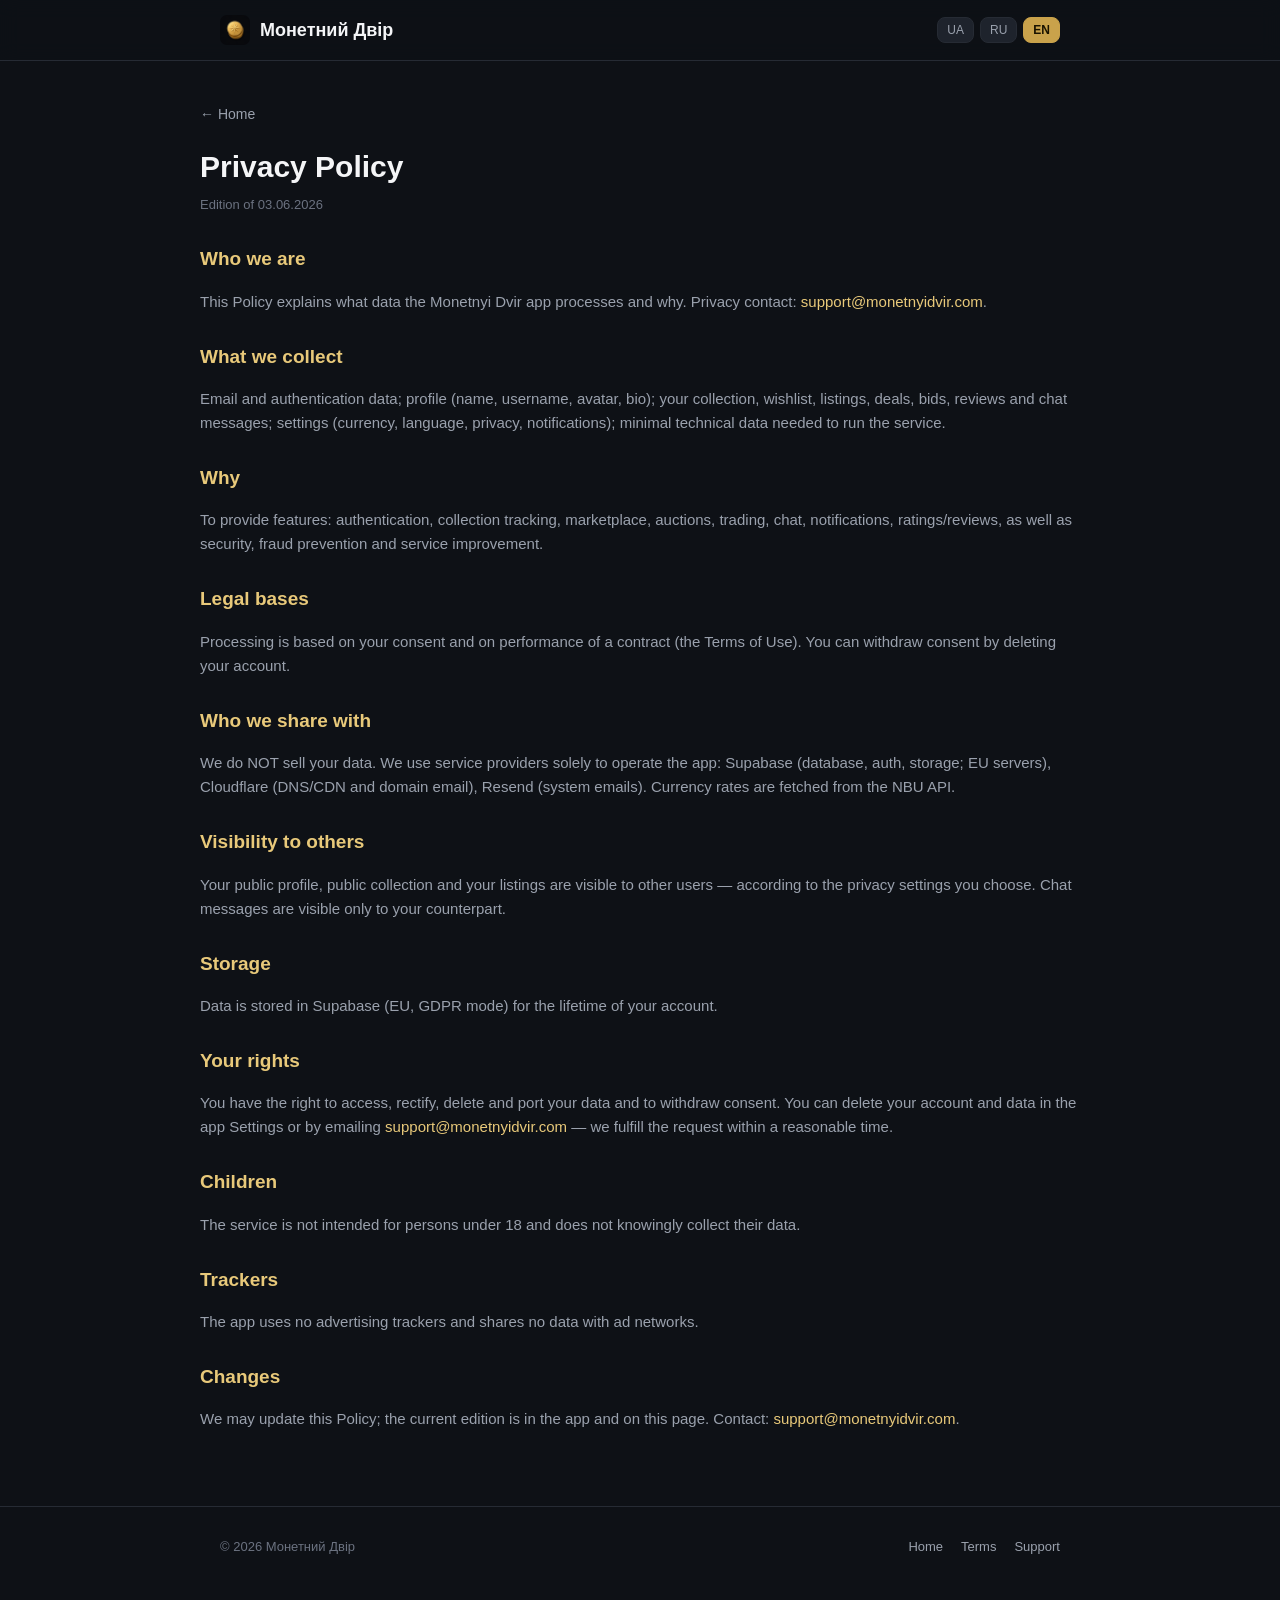
==== privacy.html @ 27322b31 "Монетний Двір — сайт Фази 1 (лендинг + Політика/Умови/Підтримка, uk/ru/en)" ====
<!DOCTYPE html>
<html lang="uk">
<head>
<meta charset="UTF-8">
<meta name="viewport" content="width=device-width, initial-scale=1">
<title>Політика конфіденційності — Монетний Двір</title>
<meta name="description" content="Політика конфіденційності застосунку «Монетний Двір».">
<link rel="icon" href="assets/logo.png">
<link rel="stylesheet" href="styles.css">
</head>
<body>
<header class="site"><div class="wrap nav">
  <a class="brand" href="index.html" style="color:inherit"><img src="assets/logo.png" alt="">Монетний Двір</a>
  <span class="spacer"></span>
  <span class="langs">
    <button data-set="uk" onclick="setLang('uk')">UA</button>
    <button data-set="ru" onclick="setLang('ru')">RU</button>
    <button data-set="en" onclick="setLang('en')">EN</button>
  </span>
</div></header>

<main class="wrap page">

<!-- ════════ UK ════════ -->
<div data-lang="uk">
  <a class="back" href="index.html">← На головну</a>
  <h1>Політика конфіденційності</h1>
  <p class="edition">Редакція від 03.06.2026</p>

  <h2>Хто ми</h2>
  <p>Ця Політика пояснює, які дані обробляє застосунок «Монетний Двір» і навіщо. Контакт з питань приватності: <a href="mailto:support@monetnyidvir.com">support@monetnyidvir.com</a>.</p>
  <h2>Які дані збираємо</h2>
  <p>Email і дані автентифікації; профіль (імʼя, username, аватар, біо); вашу колекцію, вишлист, лоти, угоди, ставки, відгуки та повідомлення чату; налаштування (валюта, мова, приватність, сповіщення); мінімальні технічні дані для роботи сервісу.</p>
  <h2>Навіщо</h2>
  <p>Для надання функцій: автентифікація, облік колекції, маркет, аукціони, обмін, чат, сповіщення, рейтинги/відгуки, а також для безпеки, запобігання шахрайству та покращення сервісу.</p>
  <h2>Правові підстави</h2>
  <p>Обробка ґрунтується на вашій згоді та на виконанні договору (Умов використання). Згоду можна відкликати, видаливши акаунт.</p>
  <h2>Кому передаємо</h2>
  <p>Ми НЕ продаємо ваші дані. Залучаємо постачальників послуг лише для роботи застосунку: Supabase (база даних, авторизація, сховище; сервери в ЄС), Cloudflare (DNS/CDN і пошта домену), Resend (системні листи). Курси валют отримуємо запитами до API НБУ.</p>
  <h2>Видимість для інших</h2>
  <p>Публічний профіль, публічна колекція та ваші лоти бачать інші користувачі — згідно з обраними вами налаштуваннями приватності. Повідомлення в чаті бачить лише ваш співрозмовник.</p>
  <h2>Зберігання</h2>
  <p>Дані зберігаються у Supabase (ЄС, режим GDPR) протягом існування вашого акаунта.</p>
  <h2>Ваші права</h2>
  <p>Ви маєте право на доступ, виправлення, видалення та перенесення даних і на відкликання згоди. Видалити акаунт і дані можна в Налаштуваннях застосунку або написавши на <a href="mailto:support@monetnyidvir.com">support@monetnyidvir.com</a> — ми виконуємо запит у розумний строк.</p>
  <h2>Діти</h2>
  <p>Сервіс не призначений для осіб віком до 18 років і свідомо не збирає їхніх даних.</p>
  <h2>Трекери</h2>
  <p>Застосунок не використовує рекламних трекерів і не передає дані рекламним мережам.</p>
  <h2>Зміни</h2>
  <p>Ми можемо оновлювати цю Політику; актуальна редакція — у застосунку та на цій сторінці. Контакт: <a href="mailto:support@monetnyidvir.com">support@monetnyidvir.com</a>.</p>
</div>

<!-- ════════ RU ════════ -->
<div data-lang="ru">
  <a class="back" href="index.html">← На главную</a>
  <h1>Политика конфиденциальности</h1>
  <p class="edition">Редакция от 03.06.2026</p>

  <h2>Кто мы</h2>
  <p>Эта Политика объясняет, какие данные обрабатывает приложение «Монетний Двір» и зачем. Контакт по вопросам приватности: <a href="mailto:support@monetnyidvir.com">support@monetnyidvir.com</a>.</p>
  <h2>Какие данные собираем</h2>
  <p>Email и данные аутентификации; профиль (имя, username, аватар, био); вашу коллекцию, вишлист, лоты, сделки, ставки, отзывы и сообщения чата; настройки (валюта, язык, приватность, уведомления); минимальные технические данные для работы сервиса.</p>
  <h2>Зачем</h2>
  <p>Для предоставления функций: аутентификация, учёт коллекции, маркет, аукционы, обмен, чат, уведомления, рейтинги/отзывы, а также для безопасности, предотвращения мошенничества и улучшения сервиса.</p>
  <h2>Правовые основания</h2>
  <p>Обработка основана на вашем согласии и на исполнении договора (Условий использования). Согласие можно отозвать, удалив аккаунт.</p>
  <h2>Кому передаём</h2>
  <p>Мы НЕ продаём ваши данные. Привлекаем поставщиков услуг только для работы приложения: Supabase (база данных, авторизация, хранилище; серверы в ЕС), Cloudflare (DNS/CDN и почта домена), Resend (системные письма). Курсы валют получаем запросами к API НБУ.</p>
  <h2>Видимость для других</h2>
  <p>Публичный профиль, публичную коллекцию и ваши лоты видят другие пользователи — согласно выбранным вами настройкам приватности. Сообщения в чате видит только ваш собеседник.</p>
  <h2>Хранение</h2>
  <p>Данные хранятся в Supabase (ЕС, режим GDPR) в течение существования вашего аккаунта.</p>
  <h2>Ваши права</h2>
  <p>Вы имеете право на доступ, исправление, удаление и перенос данных и на отзыв согласия. Удалить аккаунт и данные можно в Настройках приложения или написав на <a href="mailto:support@monetnyidvir.com">support@monetnyidvir.com</a> — мы выполняем запрос в разумный срок.</p>
  <h2>Дети</h2>
  <p>Сервис не предназначен для лиц младше 18 лет и сознательно не собирает их данные.</p>
  <h2>Трекеры</h2>
  <p>Приложение не использует рекламные трекеры и не передаёт данные рекламным сетям.</p>
  <h2>Изменения</h2>
  <p>Мы можем обновлять эту Политику; актуальная редакция — в приложении и на этой странице. Контакт: <a href="mailto:support@monetnyidvir.com">support@monetnyidvir.com</a>.</p>
</div>

<!-- ════════ EN ════════ -->
<div data-lang="en">
  <a class="back" href="index.html">← Home</a>
  <h1>Privacy Policy</h1>
  <p class="edition">Edition of 03.06.2026</p>

  <h2>Who we are</h2>
  <p>This Policy explains what data the Monetnyi Dvir app processes and why. Privacy contact: <a href="mailto:support@monetnyidvir.com">support@monetnyidvir.com</a>.</p>
  <h2>What we collect</h2>
  <p>Email and authentication data; profile (name, username, avatar, bio); your collection, wishlist, listings, deals, bids, reviews and chat messages; settings (currency, language, privacy, notifications); minimal technical data needed to run the service.</p>
  <h2>Why</h2>
  <p>To provide features: authentication, collection tracking, marketplace, auctions, trading, chat, notifications, ratings/reviews, as well as security, fraud prevention and service improvement.</p>
  <h2>Legal bases</h2>
  <p>Processing is based on your consent and on performance of a contract (the Terms of Use). You can withdraw consent by deleting your account.</p>
  <h2>Who we share with</h2>
  <p>We do NOT sell your data. We use service providers solely to operate the app: Supabase (database, auth, storage; EU servers), Cloudflare (DNS/CDN and domain email), Resend (system emails). Currency rates are fetched from the NBU API.</p>
  <h2>Visibility to others</h2>
  <p>Your public profile, public collection and your listings are visible to other users — according to the privacy settings you choose. Chat messages are visible only to your counterpart.</p>
  <h2>Storage</h2>
  <p>Data is stored in Supabase (EU, GDPR mode) for the lifetime of your account.</p>
  <h2>Your rights</h2>
  <p>You have the right to access, rectify, delete and port your data and to withdraw consent. You can delete your account and data in the app Settings or by emailing <a href="mailto:support@monetnyidvir.com">support@monetnyidvir.com</a> — we fulfill the request within a reasonable time.</p>
  <h2>Children</h2>
  <p>The service is not intended for persons under 18 and does not knowingly collect their data.</p>
  <h2>Trackers</h2>
  <p>The app uses no advertising trackers and shares no data with ad networks.</p>
  <h2>Changes</h2>
  <p>We may update this Policy; the current edition is in the app and on this page. Contact: <a href="mailto:support@monetnyidvir.com">support@monetnyidvir.com</a>.</p>
</div>

</main>

<footer class="site"><div class="wrap row">
  <span>© 2026 Монетний Двір</span><span class="spacer"></span>
  <a href="index.html">Home</a><a href="terms.html">Terms</a><a href="support.html">Support</a>
</div></footer>
<script src="lang.js"></script>
</body>
</html>
---- styles.css ----
/* Монетний Двір — статичний сайт (лендинг + легальні сторінки). Темна золота тема. */
:root{
  --bg:#0E1116; --surface:#161A21; --card:#1E232C; --divider:#262B34;
  --gold:#C9A24B; --gold-light:#E8C97A;
  --text:#F4F5F7; --muted:#9AA1AD; --dim:#6B7280;
  --maxw:880px;
}
*{box-sizing:border-box}
html{scroll-behavior:smooth}
body{
  margin:0; background:var(--bg); color:var(--text);
  font-family:-apple-system,BlinkMacSystemFont,"Segoe UI",Inter,Roboto,Helvetica,Arial,sans-serif;
  line-height:1.6; -webkit-font-smoothing:antialiased;
}
a{color:var(--gold-light); text-decoration:none}
a:hover{text-decoration:underline}
.wrap{max-width:var(--maxw); margin:0 auto; padding:0 20px}

/* Header */
header.site{position:sticky; top:0; z-index:10; background:rgba(14,17,22,.85);
  backdrop-filter:blur(10px); border-bottom:1px solid var(--divider)}
.nav{display:flex; align-items:center; gap:14px; height:60px}
.nav .brand{display:flex; align-items:center; gap:10px; font-weight:700; font-size:18px}
.nav .brand img{width:30px; height:30px; border-radius:7px}
.nav .spacer{flex:1}
.nav a.link{color:var(--muted); font-size:14px}
.nav a.link:hover{color:var(--text); text-decoration:none}
.langs{display:flex; gap:6px}
.langs button{background:var(--card); color:var(--muted); border:1px solid var(--divider);
  border-radius:8px; padding:5px 9px; font-size:12px; cursor:pointer}
.langs button.active{background:var(--gold); color:#1a1300; border-color:var(--gold); font-weight:700}

/* Hero */
.hero{text-align:center; padding:64px 0 40px}
.hero img.logo{width:104px; height:104px; border-radius:24px; box-shadow:0 10px 40px rgba(201,162,75,.25)}
.hero h1{font-size:40px; margin:22px 0 6px; letter-spacing:.5px}
.hero .tagline{color:var(--gold-light); font-size:18px; margin:0 0 10px}
.hero p.lead{color:var(--muted); max-width:620px; margin:0 auto 26px; font-size:16px}
.badges{display:flex; gap:12px; justify-content:center; flex-wrap:wrap}
.badge{display:inline-flex; align-items:center; gap:8px; background:var(--card);
  border:1px solid var(--divider); border-radius:14px; padding:12px 18px; color:var(--text); font-weight:600}
.badge small{display:block; color:var(--dim); font-weight:400; font-size:11px}

/* Features */
.features{display:grid; grid-template-columns:repeat(auto-fit,minmax(220px,1fr)); gap:16px; padding:30px 0 50px}
.feature{background:var(--card); border:1px solid var(--divider); border-radius:18px; padding:22px}
.feature h3{margin:0 0 8px; font-size:17px; color:var(--gold-light)}
.feature p{margin:0; color:var(--muted); font-size:14px}

/* Legal / content pages */
.page{padding:40px 0 60px}
.page h1{font-size:30px; margin:0 0 4px}
.page .edition{color:var(--dim); font-size:13px; margin:0 0 26px}
.page h2{font-size:19px; color:var(--gold-light); margin:28px 0 8px}
.page p, .page li{color:var(--muted); font-size:15px}
.page ul{padding-left:20px}
.page .back{display:inline-block; margin-bottom:18px; color:var(--muted); font-size:14px}

/* Footer */
footer.site{border-top:1px solid var(--divider); padding:30px 0 50px; color:var(--dim); font-size:13px}
footer.site .row{display:flex; gap:18px; flex-wrap:wrap; align-items:center}
footer.site .spacer{flex:1}
footer.site a{color:var(--muted)}

/* Language visibility */
[data-lang]{display:none}
[data-lang].show{display:block}
.langline[data-lang]{display:none}
.langline[data-lang].show{display:inline}

@media (max-width:560px){
  .hero h1{font-size:32px}
  .nav a.link{display:none}
}
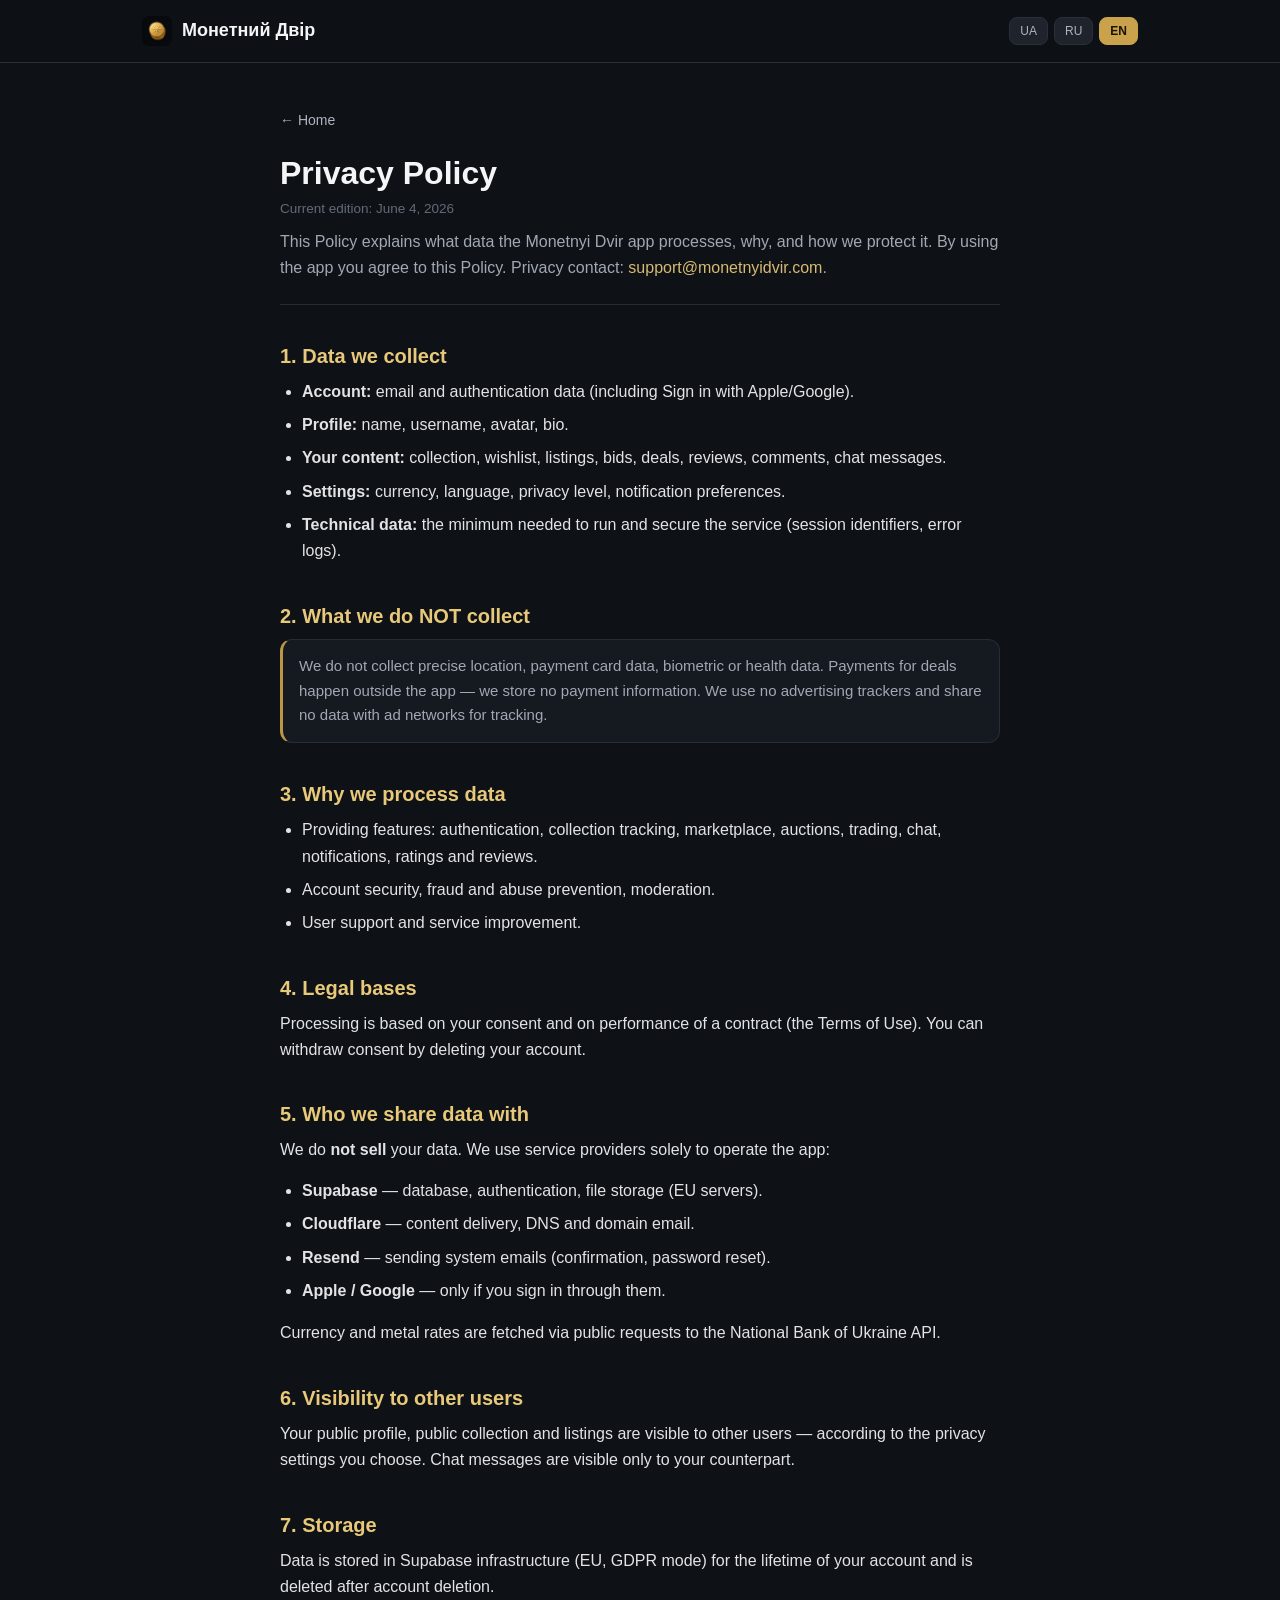
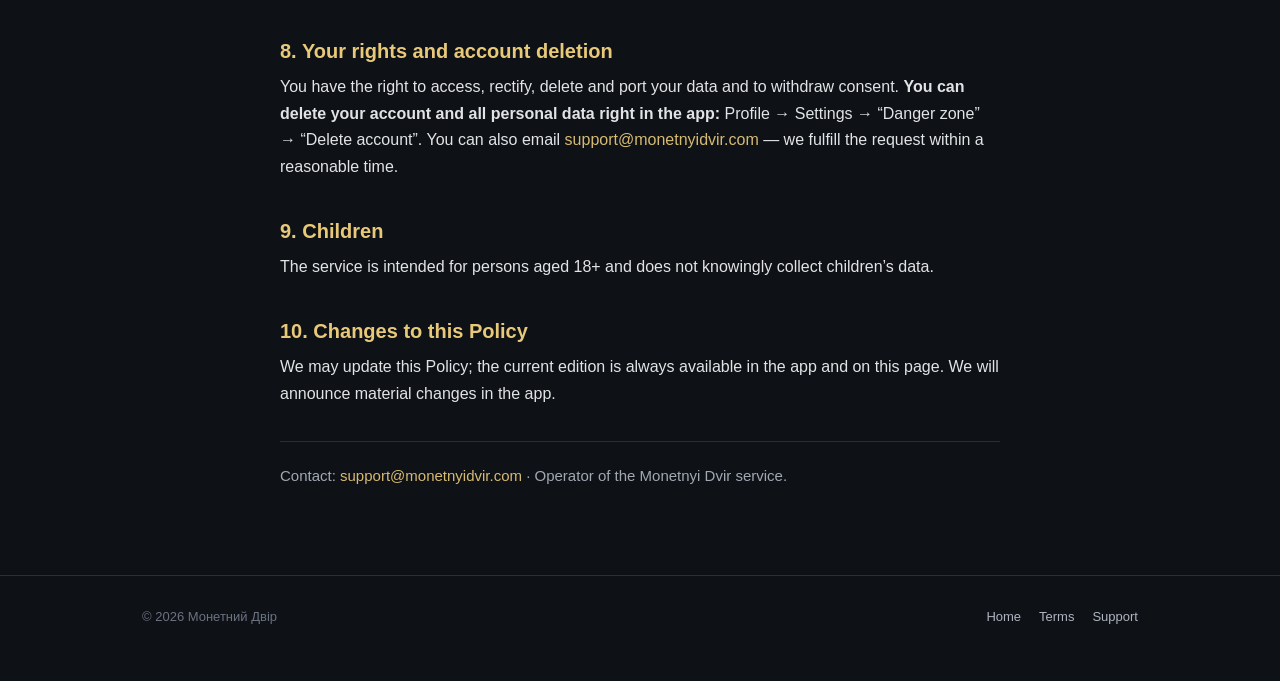
==== commit 0953da63: "CI: авто-деплой на Cloudflare Pages (GitHub Actions) + покращені легальні сторінки" ====
--- a/privacy.html
+++ b/privacy.html
@@ -10,7 +10,7 @@
 </head>
 <body>
 <header class="site"><div class="wrap nav">
-  <a class="brand" href="index.html" style="color:inherit"><img src="assets/logo.png" alt="">Монетний Двір</a>
+  <a class="brand" href="index.html"><img src="assets/logo.png" alt="">Монетний Двір</a>
   <span class="spacer"></span>
   <span class="langs">
     <button data-set="uk" onclick="setLang('uk')">UA</button>
@@ -25,90 +25,171 @@
 <div data-lang="uk">
   <a class="back" href="index.html">← На головну</a>
   <h1>Політика конфіденційності</h1>
-  <p class="edition">Редакція від 03.06.2026</p>
-
-  <h2>Хто ми</h2>
-  <p>Ця Політика пояснює, які дані обробляє застосунок «Монетний Двір» і навіщо. Контакт з питань приватності: <a href="mailto:support@monetnyidvir.com">support@monetnyidvir.com</a>.</p>
-  <h2>Які дані збираємо</h2>
-  <p>Email і дані автентифікації; профіль (імʼя, username, аватар, біо); вашу колекцію, вишлист, лоти, угоди, ставки, відгуки та повідомлення чату; налаштування (валюта, мова, приватність, сповіщення); мінімальні технічні дані для роботи сервісу.</p>
-  <h2>Навіщо</h2>
-  <p>Для надання функцій: автентифікація, облік колекції, маркет, аукціони, обмін, чат, сповіщення, рейтинги/відгуки, а також для безпеки, запобігання шахрайству та покращення сервісу.</p>
-  <h2>Правові підстави</h2>
+  <p class="edition">Чинна редакція: 4 червня 2026 р.</p>
+  <p class="intro">Ця Політика пояснює, які дані обробляє застосунок «Монетний Двір», навіщо і як ми їх захищаємо. Користуючись застосунком, ви погоджуєтесь із цією Політикою. З питань приватності: <a href="mailto:support@monetnyidvir.com">support@monetnyidvir.com</a>.</p>
+
+  <h2>1. Які дані ми збираємо</h2>
+  <ul>
+    <li><b>Обліковий запис:</b> email та дані автентифікації (зокрема при вході через Apple/Google).</li>
+    <li><b>Профіль:</b> імʼя, username, аватар, опис «про себе».</li>
+    <li><b>Ваш контент:</b> колекція, список бажань, оголошення, ставки, угоди, відгуки, коментарі, повідомлення чату.</li>
+    <li><b>Налаштування:</b> валюта, мова, рівень приватності, налаштування сповіщень.</li>
+    <li><b>Технічні дані:</b> мінімально потрібні для роботи й безпеки сервісу (ідентифікатори сесії, журнали помилок).</li>
+  </ul>
+
+  <h2>2. Чого ми НЕ збираємо</h2>
+  <p class="note">Ми не збираємо точну геолокацію, дані платіжних карток, біометричні чи медичні дані. Розрахунки за угоди відбуваються поза застосунком — ми не зберігаємо платіжної інформації. Ми не використовуємо рекламних трекерів і не передаємо дані рекламним мережам для відстеження.</p>
+
+  <h2>3. Навіщо ми обробляємо дані</h2>
+  <ul>
+    <li>Надання функцій: автентифікація, облік колекції, маркет, аукціони, обмін, чат, сповіщення, рейтинги й відгуки.</li>
+    <li>Безпека акаунтів, запобігання шахрайству та зловживанням, модерація.</li>
+    <li>Підтримка користувачів і покращення сервісу.</li>
+  </ul>
+
+  <h2>4. Правові підстави</h2>
   <p>Обробка ґрунтується на вашій згоді та на виконанні договору (Умов використання). Згоду можна відкликати, видаливши акаунт.</p>
-  <h2>Кому передаємо</h2>
-  <p>Ми НЕ продаємо ваші дані. Залучаємо постачальників послуг лише для роботи застосунку: Supabase (база даних, авторизація, сховище; сервери в ЄС), Cloudflare (DNS/CDN і пошта домену), Resend (системні листи). Курси валют отримуємо запитами до API НБУ.</p>
-  <h2>Видимість для інших</h2>
-  <p>Публічний профіль, публічна колекція та ваші лоти бачать інші користувачі — згідно з обраними вами налаштуваннями приватності. Повідомлення в чаті бачить лише ваш співрозмовник.</p>
-  <h2>Зберігання</h2>
-  <p>Дані зберігаються у Supabase (ЄС, режим GDPR) протягом існування вашого акаунта.</p>
-  <h2>Ваші права</h2>
-  <p>Ви маєте право на доступ, виправлення, видалення та перенесення даних і на відкликання згоди. Видалити акаунт і дані можна в Налаштуваннях застосунку або написавши на <a href="mailto:support@monetnyidvir.com">support@monetnyidvir.com</a> — ми виконуємо запит у розумний строк.</p>
-  <h2>Діти</h2>
-  <p>Сервіс не призначений для осіб віком до 18 років і свідомо не збирає їхніх даних.</p>
-  <h2>Трекери</h2>
-  <p>Застосунок не використовує рекламних трекерів і не передає дані рекламним мережам.</p>
-  <h2>Зміни</h2>
-  <p>Ми можемо оновлювати цю Політику; актуальна редакція — у застосунку та на цій сторінці. Контакт: <a href="mailto:support@monetnyidvir.com">support@monetnyidvir.com</a>.</p>
+
+  <h2>5. Кому ми передаємо дані</h2>
+  <p>Ми <b>не продаємо</b> ваші дані. Залучаємо постачальників послуг лише для роботи застосунку:</p>
+  <ul>
+    <li><b>Supabase</b> — база даних, авторизація, сховище файлів (сервери в ЄС).</li>
+    <li><b>Cloudflare</b> — мережа доставки, DNS і пошта домену.</li>
+    <li><b>Resend</b> — надсилання системних листів (підтвердження, відновлення пароля).</li>
+    <li><b>Apple / Google</b> — лише якщо ви входите через їхній вхід.</li>
+  </ul>
+  <p>Курси валют і металів отримуємо публічними запитами до API Національного банку України.</p>
+
+  <h2>6. Видимість для інших користувачів</h2>
+  <p>Ваш публічний профіль, публічна колекція та оголошення видно іншим користувачам — згідно з обраними вами налаштуваннями приватності. Повідомлення в чаті бачить лише ваш співрозмовник.</p>
+
+  <h2>7. Зберігання</h2>
+  <p>Дані зберігаються в інфраструктурі Supabase (ЄС, режим GDPR) протягом існування вашого акаунта і видаляються після видалення акаунта.</p>
+
+  <h2>8. Ваші права та видалення акаунта</h2>
+  <p>Ви маєте право на доступ, виправлення, видалення та перенесення даних і на відкликання згоди. <b>Видалити акаунт і всі особисті дані можна прямо в застосунку:</b> Профіль → Налаштування → «Небезпечна зона» → «Видалити акаунт». Також можна написати на <a href="mailto:support@monetnyidvir.com">support@monetnyidvir.com</a> — ми виконаємо запит у розумний строк.</p>
+
+  <h2>9. Діти</h2>
+  <p>Сервіс призначений для осіб віком від 18 років і свідомо не збирає даних дітей.</p>
+
+  <h2>10. Зміни до Політики</h2>
+  <p>Ми можемо оновлювати цю Політику; актуальна редакція завжди доступна в застосунку та на цій сторінці. Істотні зміни ми повідомимо в застосунку.</p>
+
+  <p class="contact">Контакт: <a href="mailto:support@monetnyidvir.com">support@monetnyidvir.com</a> · Власник сервісу «Монетний Двір».</p>
 </div>
 
 <!-- ════════ RU ════════ -->
 <div data-lang="ru">
   <a class="back" href="index.html">← На главную</a>
   <h1>Политика конфиденциальности</h1>
-  <p class="edition">Редакция от 03.06.2026</p>
-
-  <h2>Кто мы</h2>
-  <p>Эта Политика объясняет, какие данные обрабатывает приложение «Монетний Двір» и зачем. Контакт по вопросам приватности: <a href="mailto:support@monetnyidvir.com">support@monetnyidvir.com</a>.</p>
-  <h2>Какие данные собираем</h2>
-  <p>Email и данные аутентификации; профиль (имя, username, аватар, био); вашу коллекцию, вишлист, лоты, сделки, ставки, отзывы и сообщения чата; настройки (валюта, язык, приватность, уведомления); минимальные технические данные для работы сервиса.</p>
-  <h2>Зачем</h2>
-  <p>Для предоставления функций: аутентификация, учёт коллекции, маркет, аукционы, обмен, чат, уведомления, рейтинги/отзывы, а также для безопасности, предотвращения мошенничества и улучшения сервиса.</p>
-  <h2>Правовые основания</h2>
+  <p class="edition">Действующая редакция: 4 июня 2026 г.</p>
+  <p class="intro">Эта Политика объясняет, какие данные обрабатывает приложение «Монетний Двір», зачем и как мы их защищаем. Используя приложение, вы соглашаетесь с этой Политикой. По вопросам приватности: <a href="mailto:support@monetnyidvir.com">support@monetnyidvir.com</a>.</p>
+
+  <h2>1. Какие данные мы собираем</h2>
+  <ul>
+    <li><b>Учётная запись:</b> email и данные аутентификации (в т.ч. при входе через Apple/Google).</li>
+    <li><b>Профиль:</b> имя, username, аватар, описание «о себе».</li>
+    <li><b>Ваш контент:</b> коллекция, список желаний, объявления, ставки, сделки, отзывы, комментарии, сообщения чата.</li>
+    <li><b>Настройки:</b> валюта, язык, уровень приватности, настройки уведомлений.</li>
+    <li><b>Технические данные:</b> минимально необходимые для работы и безопасности (идентификаторы сессии, журналы ошибок).</li>
+  </ul>
+
+  <h2>2. Что мы НЕ собираем</h2>
+  <p class="note">Мы не собираем точную геолокацию, данные платёжных карт, биометрические или медицинские данные. Расчёты по сделкам происходят вне приложения — мы не храним платёжную информацию. Мы не используем рекламные трекеры и не передаём данные рекламным сетям для отслеживания.</p>
+
+  <h2>3. Зачем мы обрабатываем данные</h2>
+  <ul>
+    <li>Предоставление функций: аутентификация, учёт коллекции, маркет, аукционы, обмен, чат, уведомления, рейтинги и отзывы.</li>
+    <li>Безопасность аккаунтов, предотвращение мошенничества и злоупотреблений, модерация.</li>
+    <li>Поддержка пользователей и улучшение сервиса.</li>
+  </ul>
+
+  <h2>4. Правовые основания</h2>
   <p>Обработка основана на вашем согласии и на исполнении договора (Условий использования). Согласие можно отозвать, удалив аккаунт.</p>
-  <h2>Кому передаём</h2>
-  <p>Мы НЕ продаём ваши данные. Привлекаем поставщиков услуг только для работы приложения: Supabase (база данных, авторизация, хранилище; серверы в ЕС), Cloudflare (DNS/CDN и почта домена), Resend (системные письма). Курсы валют получаем запросами к API НБУ.</p>
-  <h2>Видимость для других</h2>
-  <p>Публичный профиль, публичную коллекцию и ваши лоты видят другие пользователи — согласно выбранным вами настройкам приватности. Сообщения в чате видит только ваш собеседник.</p>
-  <h2>Хранение</h2>
-  <p>Данные хранятся в Supabase (ЕС, режим GDPR) в течение существования вашего аккаунта.</p>
-  <h2>Ваши права</h2>
-  <p>Вы имеете право на доступ, исправление, удаление и перенос данных и на отзыв согласия. Удалить аккаунт и данные можно в Настройках приложения или написав на <a href="mailto:support@monetnyidvir.com">support@monetnyidvir.com</a> — мы выполняем запрос в разумный срок.</p>
-  <h2>Дети</h2>
-  <p>Сервис не предназначен для лиц младше 18 лет и сознательно не собирает их данные.</p>
-  <h2>Трекеры</h2>
-  <p>Приложение не использует рекламные трекеры и не передаёт данные рекламным сетям.</p>
-  <h2>Изменения</h2>
-  <p>Мы можем обновлять эту Политику; актуальная редакция — в приложении и на этой странице. Контакт: <a href="mailto:support@monetnyidvir.com">support@monetnyidvir.com</a>.</p>
+
+  <h2>5. Кому мы передаём данные</h2>
+  <p>Мы <b>не продаём</b> ваши данные. Привлекаем поставщиков услуг только для работы приложения:</p>
+  <ul>
+    <li><b>Supabase</b> — база данных, авторизация, хранилище файлов (серверы в ЕС).</li>
+    <li><b>Cloudflare</b> — сеть доставки, DNS и почта домена.</li>
+    <li><b>Resend</b> — отправка системных писем (подтверждение, восстановление пароля).</li>
+    <li><b>Apple / Google</b> — только если вы входите через их вход.</li>
+  </ul>
+  <p>Курсы валют и металлов получаем публичными запросами к API Национального банка Украины.</p>
+
+  <h2>6. Видимость для других пользователей</h2>
+  <p>Ваш публичный профиль, публичная коллекция и объявления видны другим пользователям — согласно выбранным вами настройкам приватности. Сообщения в чате видит только ваш собеседник.</p>
+
+  <h2>7. Хранение</h2>
+  <p>Данные хранятся в инфраструктуре Supabase (ЕС, режим GDPR) в течение существования вашего аккаунта и удаляются после удаления аккаунта.</p>
+
+  <h2>8. Ваши права и удаление аккаунта</h2>
+  <p>Вы имеете право на доступ, исправление, удаление и перенос данных и на отзыв согласия. <b>Удалить аккаунт и все личные данные можно прямо в приложении:</b> Профиль → Настройки → «Опасная зона» → «Удалить аккаунт». Также можно написать на <a href="mailto:support@monetnyidvir.com">support@monetnyidvir.com</a> — мы выполним запрос в разумный срок.</p>
+
+  <h2>9. Дети</h2>
+  <p>Сервис предназначен для лиц от 18 лет и сознательно не собирает данные детей.</p>
+
+  <h2>10. Изменения Политики</h2>
+  <p>Мы можем обновлять эту Политику; актуальная редакция всегда доступна в приложении и на этой странице. О существенных изменениях сообщим в приложении.</p>
+
+  <p class="contact">Контакт: <a href="mailto:support@monetnyidvir.com">support@monetnyidvir.com</a> · Владелец сервиса «Монетний Двір».</p>
 </div>
 
 <!-- ════════ EN ════════ -->
 <div data-lang="en">
   <a class="back" href="index.html">← Home</a>
   <h1>Privacy Policy</h1>
-  <p class="edition">Edition of 03.06.2026</p>
-
-  <h2>Who we are</h2>
-  <p>This Policy explains what data the Monetnyi Dvir app processes and why. Privacy contact: <a href="mailto:support@monetnyidvir.com">support@monetnyidvir.com</a>.</p>
-  <h2>What we collect</h2>
-  <p>Email and authentication data; profile (name, username, avatar, bio); your collection, wishlist, listings, deals, bids, reviews and chat messages; settings (currency, language, privacy, notifications); minimal technical data needed to run the service.</p>
-  <h2>Why</h2>
-  <p>To provide features: authentication, collection tracking, marketplace, auctions, trading, chat, notifications, ratings/reviews, as well as security, fraud prevention and service improvement.</p>
-  <h2>Legal bases</h2>
+  <p class="edition">Current edition: June 4, 2026</p>
+  <p class="intro">This Policy explains what data the Monetnyi Dvir app processes, why, and how we protect it. By using the app you agree to this Policy. Privacy contact: <a href="mailto:support@monetnyidvir.com">support@monetnyidvir.com</a>.</p>
+
+  <h2>1. Data we collect</h2>
+  <ul>
+    <li><b>Account:</b> email and authentication data (including Sign in with Apple/Google).</li>
+    <li><b>Profile:</b> name, username, avatar, bio.</li>
+    <li><b>Your content:</b> collection, wishlist, listings, bids, deals, reviews, comments, chat messages.</li>
+    <li><b>Settings:</b> currency, language, privacy level, notification preferences.</li>
+    <li><b>Technical data:</b> the minimum needed to run and secure the service (session identifiers, error logs).</li>
+  </ul>
+
+  <h2>2. What we do NOT collect</h2>
+  <p class="note">We do not collect precise location, payment card data, biometric or health data. Payments for deals happen outside the app — we store no payment information. We use no advertising trackers and share no data with ad networks for tracking.</p>
+
+  <h2>3. Why we process data</h2>
+  <ul>
+    <li>Providing features: authentication, collection tracking, marketplace, auctions, trading, chat, notifications, ratings and reviews.</li>
+    <li>Account security, fraud and abuse prevention, moderation.</li>
+    <li>User support and service improvement.</li>
+  </ul>
+
+  <h2>4. Legal bases</h2>
   <p>Processing is based on your consent and on performance of a contract (the Terms of Use). You can withdraw consent by deleting your account.</p>
-  <h2>Who we share with</h2>
-  <p>We do NOT sell your data. We use service providers solely to operate the app: Supabase (database, auth, storage; EU servers), Cloudflare (DNS/CDN and domain email), Resend (system emails). Currency rates are fetched from the NBU API.</p>
-  <h2>Visibility to others</h2>
-  <p>Your public profile, public collection and your listings are visible to other users — according to the privacy settings you choose. Chat messages are visible only to your counterpart.</p>
-  <h2>Storage</h2>
-  <p>Data is stored in Supabase (EU, GDPR mode) for the lifetime of your account.</p>
-  <h2>Your rights</h2>
-  <p>You have the right to access, rectify, delete and port your data and to withdraw consent. You can delete your account and data in the app Settings or by emailing <a href="mailto:support@monetnyidvir.com">support@monetnyidvir.com</a> — we fulfill the request within a reasonable time.</p>
-  <h2>Children</h2>
-  <p>The service is not intended for persons under 18 and does not knowingly collect their data.</p>
-  <h2>Trackers</h2>
-  <p>The app uses no advertising trackers and shares no data with ad networks.</p>
-  <h2>Changes</h2>
-  <p>We may update this Policy; the current edition is in the app and on this page. Contact: <a href="mailto:support@monetnyidvir.com">support@monetnyidvir.com</a>.</p>
+
+  <h2>5. Who we share data with</h2>
+  <p>We do <b>not sell</b> your data. We use service providers solely to operate the app:</p>
+  <ul>
+    <li><b>Supabase</b> — database, authentication, file storage (EU servers).</li>
+    <li><b>Cloudflare</b> — content delivery, DNS and domain email.</li>
+    <li><b>Resend</b> — sending system emails (confirmation, password reset).</li>
+    <li><b>Apple / Google</b> — only if you sign in through them.</li>
+  </ul>
+  <p>Currency and metal rates are fetched via public requests to the National Bank of Ukraine API.</p>
+
+  <h2>6. Visibility to other users</h2>
+  <p>Your public profile, public collection and listings are visible to other users — according to the privacy settings you choose. Chat messages are visible only to your counterpart.</p>
+
+  <h2>7. Storage</h2>
+  <p>Data is stored in Supabase infrastructure (EU, GDPR mode) for the lifetime of your account and is deleted after account deletion.</p>
+
+  <h2>8. Your rights and account deletion</h2>
+  <p>You have the right to access, rectify, delete and port your data and to withdraw consent. <b>You can delete your account and all personal data right in the app:</b> Profile → Settings → “Danger zone” → “Delete account”. You can also email <a href="mailto:support@monetnyidvir.com">support@monetnyidvir.com</a> — we fulfill the request within a reasonable time.</p>
+
+  <h2>9. Children</h2>
+  <p>The service is intended for persons aged 18+ and does not knowingly collect children’s data.</p>
+
+  <h2>10. Changes to this Policy</h2>
+  <p>We may update this Policy; the current edition is always available in the app and on this page. We will announce material changes in the app.</p>
+
+  <p class="contact">Contact: <a href="mailto:support@monetnyidvir.com">support@monetnyidvir.com</a> · Operator of the Monetnyi Dvir service.</p>
 </div>
 
 </main>
--- a/styles.css
+++ b/styles.css
@@ -1,63 +1,69 @@
 /* Монетний Двір — статичний сайт (лендинг + легальні сторінки). Темна золота тема. */
 :root{
-  --bg:#0E1116; --surface:#161A21; --card:#1E232C; --divider:#262B34;
+  --bg:#0E1116; --surface:#161A21; --card:#1E232C; --divider:#2A303A;
   --gold:#C9A24B; --gold-light:#E8C97A;
-  --text:#F4F5F7; --muted:#9AA1AD; --dim:#6B7280;
-  --maxw:880px;
+  --text:#F4F5F7; --muted:#AEB5C0; --dim:#6B7280;
+  --maxw:1040px; --readw:720px;
 }
 *{box-sizing:border-box}
-html{scroll-behavior:smooth}
+html{scroll-behavior:smooth; -webkit-text-size-adjust:100%}
 body{
   margin:0; background:var(--bg); color:var(--text);
   font-family:-apple-system,BlinkMacSystemFont,"Segoe UI",Inter,Roboto,Helvetica,Arial,sans-serif;
-  line-height:1.6; -webkit-font-smoothing:antialiased;
+  line-height:1.65; -webkit-font-smoothing:antialiased; font-size:16px;
 }
 a{color:var(--gold-light); text-decoration:none}
 a:hover{text-decoration:underline}
-.wrap{max-width:var(--maxw); margin:0 auto; padding:0 20px}
+.wrap{max-width:var(--maxw); margin:0 auto; padding:0 22px}
 
 /* Header */
-header.site{position:sticky; top:0; z-index:10; background:rgba(14,17,22,.85);
+header.site{position:sticky; top:0; z-index:10; background:rgba(14,17,22,.9);
   backdrop-filter:blur(10px); border-bottom:1px solid var(--divider)}
-.nav{display:flex; align-items:center; gap:14px; height:60px}
-.nav .brand{display:flex; align-items:center; gap:10px; font-weight:700; font-size:18px}
+.nav{display:flex; align-items:center; gap:14px; height:62px}
+.nav .brand{display:flex; align-items:center; gap:10px; font-weight:700; font-size:18px; color:var(--text)}
 .nav .brand img{width:30px; height:30px; border-radius:7px}
 .nav .spacer{flex:1}
 .nav a.link{color:var(--muted); font-size:14px}
 .nav a.link:hover{color:var(--text); text-decoration:none}
 .langs{display:flex; gap:6px}
 .langs button{background:var(--card); color:var(--muted); border:1px solid var(--divider);
-  border-radius:8px; padding:5px 9px; font-size:12px; cursor:pointer}
+  border-radius:8px; padding:6px 10px; font-size:12px; cursor:pointer; transition:.15s}
+.langs button:hover{color:var(--text)}
 .langs button.active{background:var(--gold); color:#1a1300; border-color:var(--gold); font-weight:700}
 
 /* Hero */
-.hero{text-align:center; padding:64px 0 40px}
-.hero img.logo{width:104px; height:104px; border-radius:24px; box-shadow:0 10px 40px rgba(201,162,75,.25)}
-.hero h1{font-size:40px; margin:22px 0 6px; letter-spacing:.5px}
-.hero .tagline{color:var(--gold-light); font-size:18px; margin:0 0 10px}
-.hero p.lead{color:var(--muted); max-width:620px; margin:0 auto 26px; font-size:16px}
+.hero{text-align:center; padding:72px 0 44px}
+.hero img.logo{width:108px; height:108px; border-radius:26px; box-shadow:0 12px 46px rgba(201,162,75,.28)}
+.hero h1{font-size:42px; margin:24px 0 6px; letter-spacing:.5px}
+.hero .tagline{color:var(--gold-light); font-size:18px; margin:0 0 12px; letter-spacing:.4px}
+.hero p.lead{color:var(--muted); max-width:640px; margin:0 auto 28px; font-size:17px}
 .badges{display:flex; gap:12px; justify-content:center; flex-wrap:wrap}
 .badge{display:inline-flex; align-items:center; gap:8px; background:var(--card);
   border:1px solid var(--divider); border-radius:14px; padding:12px 18px; color:var(--text); font-weight:600}
 .badge small{display:block; color:var(--dim); font-weight:400; font-size:11px}
 
 /* Features */
-.features{display:grid; grid-template-columns:repeat(auto-fit,minmax(220px,1fr)); gap:16px; padding:30px 0 50px}
-.feature{background:var(--card); border:1px solid var(--divider); border-radius:18px; padding:22px}
+.features{display:grid; grid-template-columns:repeat(auto-fit,minmax(230px,1fr)); gap:16px; padding:24px 0 60px}
+.feature{background:var(--card); border:1px solid var(--divider); border-radius:18px; padding:24px}
 .feature h3{margin:0 0 8px; font-size:17px; color:var(--gold-light)}
-.feature p{margin:0; color:var(--muted); font-size:14px}
+.feature p{margin:0; color:var(--muted); font-size:14.5px}
 
-/* Legal / content pages */
-.page{padding:40px 0 60px}
-.page h1{font-size:30px; margin:0 0 4px}
-.page .edition{color:var(--dim); font-size:13px; margin:0 0 26px}
-.page h2{font-size:19px; color:var(--gold-light); margin:28px 0 8px}
-.page p, .page li{color:var(--muted); font-size:15px}
-.page ul{padding-left:20px}
-.page .back{display:inline-block; margin-bottom:18px; color:var(--muted); font-size:14px}
+/* Legal / content pages — readable column */
+.page{max-width:var(--readw); margin:0 auto; padding:44px 0 72px}
+.page .back{display:inline-block; margin-bottom:22px; color:var(--muted); font-size:14px}
+.page h1{font-size:32px; margin:0 0 6px; line-height:1.2}
+.page .edition{color:var(--dim); font-size:13.5px; margin:0 0 8px}
+.page .intro{color:var(--muted); font-size:16px; margin:0 0 10px; padding-bottom:22px; border-bottom:1px solid var(--divider)}
+.page h2{font-size:20px; color:var(--gold-light); margin:38px 0 10px; line-height:1.3}
+.page p{color:var(--text); opacity:.92; font-size:16px; margin:0 0 14px}
+.page ul{margin:0 0 16px; padding-left:22px}
+.page li{color:var(--text); opacity:.92; font-size:16px; margin:0 0 7px}
+.page .note{background:var(--surface); border:1px solid var(--divider); border-left:3px solid var(--gold);
+  border-radius:12px; padding:14px 16px; margin:0 0 16px; color:var(--muted); font-size:15px}
+.page .contact{margin-top:34px; padding-top:22px; border-top:1px solid var(--divider); color:var(--muted); font-size:15px}
 
 /* Footer */
-footer.site{border-top:1px solid var(--divider); padding:30px 0 50px; color:var(--dim); font-size:13px}
+footer.site{border-top:1px solid var(--divider); padding:30px 0 54px; color:var(--dim); font-size:13px}
 footer.site .row{display:flex; gap:18px; flex-wrap:wrap; align-items:center}
 footer.site .spacer{flex:1}
 footer.site a{color:var(--muted)}
@@ -69,6 +75,11 @@
 .langline[data-lang].show{display:inline}
 
 @media (max-width:560px){
-  .hero h1{font-size:32px}
+  body{font-size:15.5px}
+  .hero{padding:52px 0 36px}
+  .hero h1{font-size:33px}
+  .page{padding:32px 0 56px}
+  .page h1{font-size:27px}
+  .page h2{font-size:18px; margin:30px 0 9px}
   .nav a.link{display:none}
 }
